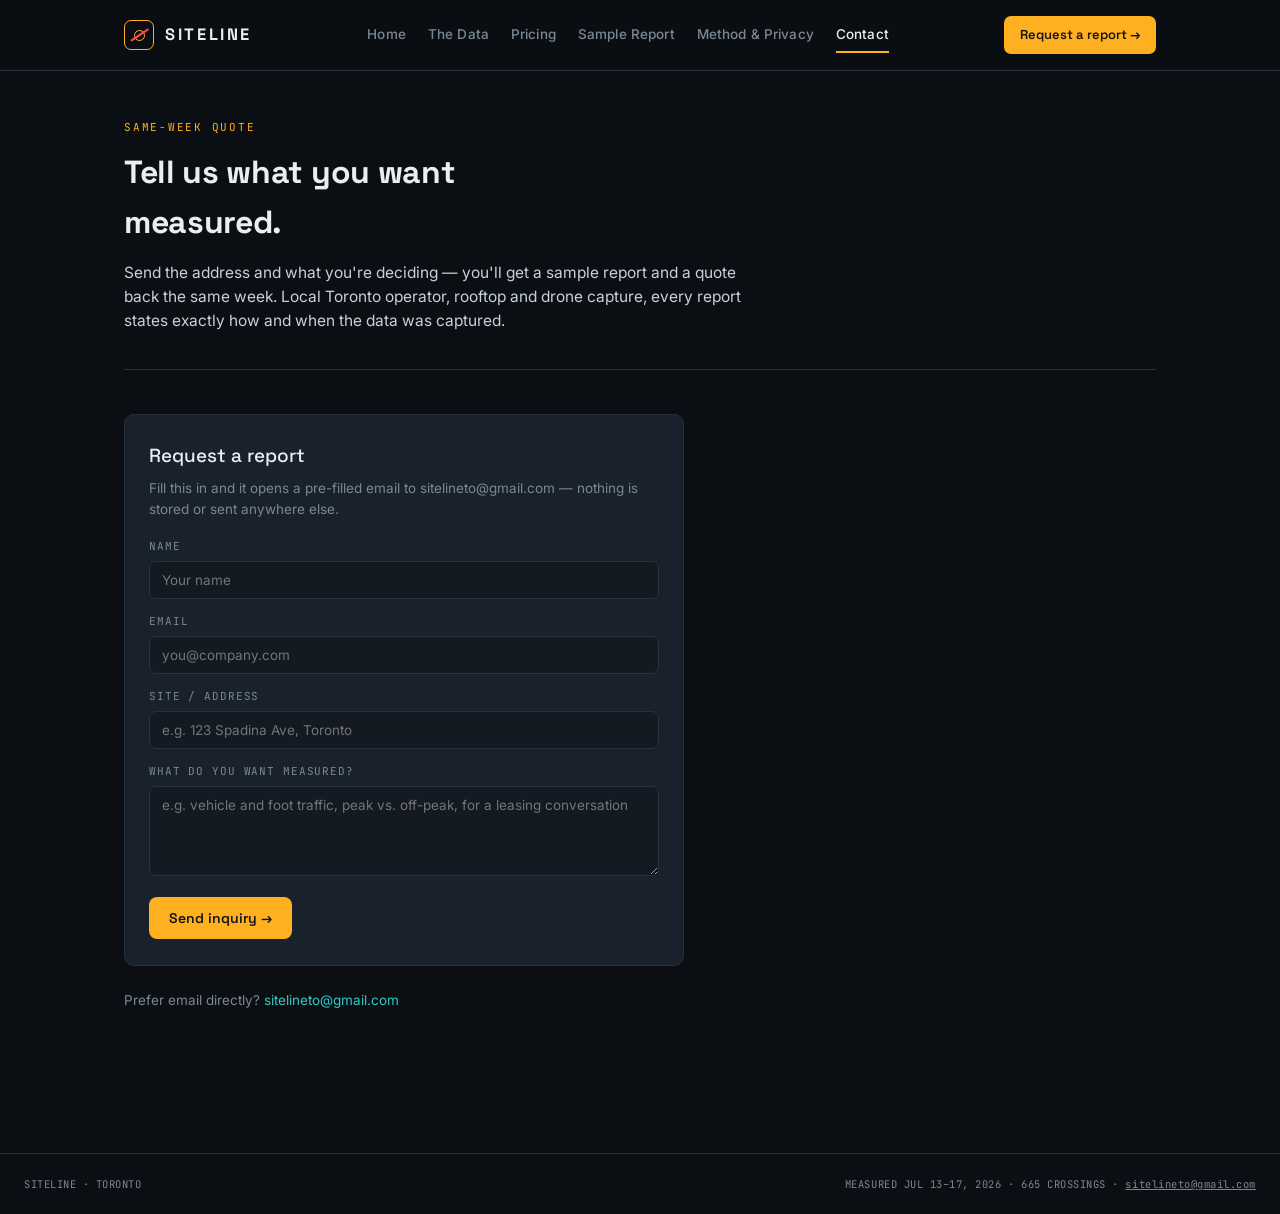
==== contact.html @ 2ff162d2 "Rebuild as multi-page site with nav" ====
<!doctype html>
<html lang="en">
<head>
<meta charset="utf-8">
<meta name="viewport" content="width=device-width, initial-scale=1">
<title>Contact — SITELINE</title>
<meta name="description" content="Tell SITELINE what you want measured. Get a sample report and a quote back the same week.">
<link rel="preconnect" href="https://fonts.googleapis.com">
<link rel="preconnect" href="https://fonts.gstatic.com" crossorigin>
<link href="https://fonts.googleapis.com/css2?family=Space+Grotesk:wght@500;700&family=Inter:wght@400;500&family=JetBrains+Mono:wght@400;700&display=swap" rel="stylesheet">
<link rel="stylesheet" href="assets/site.css">
</head>
<body>

<nav class="topnav">
  <div class="topnav-inner">
    <a class="topbrand" href="index.html"><div class="mark" aria-hidden="true"></div><span>SITELINE</span></a>
    <div class="toplinks">
      <a href="index.html">Home</a>
      <a href="data.html">The Data</a>
      <a href="pricing.html">Pricing</a>
      <a href="sample-report.html">Sample Report</a>
      <a href="method.html">Method &amp; Privacy</a>
      <a href="contact.html" class="active">Contact</a>
    </div>
    <a class="topcta" href="mailto:sitelineto@gmail.com?subject=SITELINE%20traffic%20profile%20request">Request a report →</a>
  </div>
</nav>

<div class="wrap">

  <div class="pagehero">
    <div class="kicker">Same-week quote</div>
    <h1>Tell us what you want measured.</h1>
    <p>Send the address and what you're deciding — you'll get a sample report and a quote back
      the same week. Local Toronto operator, rooftop and drone capture, every report states
      exactly how and when the data was captured.</p>
  </div>

  <div class="contactcard" style="max-width:560px">
    <h3>Request a report</h3>
    <p>Fill this in and it opens a pre-filled email to sitelineto@gmail.com — nothing is stored
      or sent anywhere else.</p>

    <form id="quoteForm">
      <div class="field">
        <label for="fname">Name</label>
        <input id="fname" type="text" placeholder="Your name" required>
      </div>
      <div class="field">
        <label for="femail">Email</label>
        <input id="femail" type="email" placeholder="you@company.com" required>
      </div>
      <div class="field">
        <label for="faddr">Site / address</label>
        <input id="faddr" type="text" placeholder="e.g. 123 Spadina Ave, Toronto">
      </div>
      <div class="field">
        <label for="fwhat">What do you want measured?</label>
        <textarea id="fwhat" placeholder="e.g. vehicle and foot traffic, peak vs. off-peak, for a leasing conversation"></textarea>
      </div>
      <button type="submit" class="btn-amber" style="border:none;cursor:pointer;font-size:14px">Send inquiry →</button>
    </form>
  </div>

  <p class="sub" style="max-width:560px">Prefer email directly? <a href="mailto:sitelineto@gmail.com" style="color:var(--teal);text-decoration:none">sitelineto@gmail.com</a></p>

</div>

<footer class="sitefoot">
  <span>SITELINE · TORONTO</span>
  <span>MEASURED JUL 13–17, 2026 · 665 CROSSINGS · <a href="mailto:sitelineto@gmail.com">sitelineto@gmail.com</a></span>
</footer>

<script>
document.getElementById('quoteForm').addEventListener('submit', function(e){
  e.preventDefault();
  var name = document.getElementById('fname').value;
  var email = document.getElementById('femail').value;
  var addr = document.getElementById('faddr').value;
  var what = document.getElementById('fwhat').value;
  var body = 'Name: ' + name + '\nEmail: ' + email + '\nSite/address: ' + addr + '\nWhat to measure: ' + what;
  var mailto = 'mailto:sitelineto@gmail.com?subject=' + encodeURIComponent('SITELINE report request — ' + (addr || name)) +
    '&body=' + encodeURIComponent(body);
  window.location.href = mailto;
});
</script>
</body>
</html>
---- assets/site.css ----
/* ===========================================================
   SITELINE — shared stylesheet for the multi-page site
   One file, linked from every page, so edits happen once.
   =========================================================== */
:root{
  --void:#0B0F14;
  --panel:#131A22;
  --panel2:#19222C;
  --rule:#26333F;
  --ink:#E8EEF2;
  --dim:#7A8894;
  --amber:#FFB020;   /* vehicles */
  --teal:#35C8C4;    /* people */
  --linered:#FF4D4D; /* the counting line */
}
*{box-sizing:border-box}
html{scroll-behavior:smooth}
body{
  margin:0;background:var(--void);color:var(--ink);
  font-family:'Inter',system-ui,sans-serif;line-height:1.55;
  -webkit-font-smoothing:antialiased;
}
body.locked{overflow:hidden}
.wrap{max-width:1080px;margin:0 auto;padding:0 24px 88px}
.mono{font-family:'JetBrains Mono',monospace}
h1,h2,h3{font-family:'Space Grotesk',sans-serif;margin:0}
a{color:inherit}
:focus-visible{outline:2px solid var(--teal);outline-offset:2px}

/* ---------- top nav (shared across every page) ---------- */
.topnav{border-bottom:1px solid var(--rule);position:sticky;top:0;z-index:40;
  background:rgba(11,15,20,.92);backdrop-filter:blur(8px)}
.topnav-inner{max-width:1080px;margin:0 auto;padding:16px 24px;
  display:flex;align-items:center;justify-content:space-between;gap:20px;flex-wrap:wrap}
.topbrand{display:flex;align-items:center;gap:11px;text-decoration:none;color:var(--ink)}
.mark{width:30px;height:30px;flex:none;border:1.5px solid var(--amber);border-radius:7px;
  display:grid;place-items:center;position:relative;overflow:hidden}
.mark:before{content:"";width:9px;height:9px;border:1.5px solid var(--amber);border-radius:50%}
.mark:after{content:"";position:absolute;width:21px;height:1.5px;background:var(--linered);
  transform:rotate(-34deg)}
.topbrand span{font-family:'Space Grotesk',sans-serif;font-size:16.5px;font-weight:700;
  letter-spacing:.16em}
.toplinks{display:flex;align-items:center;gap:22px;flex-wrap:wrap}
.toplinks a{text-decoration:none;color:var(--dim);font-size:13.5px;font-weight:500;
  letter-spacing:.01em;padding:6px 0;border-bottom:2px solid transparent;transition:color .15s,border-color .15s}
.toplinks a:hover{color:var(--ink)}
.toplinks a.active{color:var(--ink);border-bottom-color:var(--amber)}
.topcta{background:var(--amber);color:#141414;text-decoration:none;font-weight:600;
  font-size:13px;padding:9px 16px;border-radius:7px;white-space:nowrap;flex:none;
  font-family:'Space Grotesk',sans-serif;transition:filter .15s}
.topcta:hover{filter:brightness(1.07)}
@media (max-width:800px){
  .toplinks{order:3;width:100%;gap:16px;padding-top:4px;justify-content:flex-start}
}

/* ---------- shared footer ---------- */
.sitefoot{margin-top:34px;padding:22px 24px;border-top:1px solid var(--rule);
  display:flex;justify-content:space-between;gap:16px;flex-wrap:wrap;
  font-family:'JetBrains Mono',monospace;font-size:10.5px;color:var(--dim);letter-spacing:.05em}
.sitefoot a{color:var(--dim);text-decoration:underline}

/* ---------- page hero (sub-pages: Pricing, Sample Report, Method, Contact) ---------- */
.pagehero{padding:48px 0 20px;border-bottom:1px solid var(--rule);margin-bottom:44px}
.pagehero .kicker{font-family:'JetBrains Mono',monospace;font-size:11px;letter-spacing:.16em;
  text-transform:uppercase;color:var(--amber);margin-bottom:12px}
.pagehero h1{font-size:32px;font-weight:700;letter-spacing:-.01em;max-width:20ch}
.pagehero p{font-size:15.5px;color:#C6D2DB;max-width:62ch;margin-top:14px}

/* ---------- home hero ---------- */
.hero{padding:56px 0 8px}
.hero h1{font-size:38px;line-height:1.2;font-weight:700;max-width:16ch;letter-spacing:-.01em}
.hero .lede{margin:20px 0 28px;font-size:16.5px;max-width:60ch;color:#C6D2DB}
.hero .lede strong{color:var(--ink);font-weight:500}
.herobtns{display:flex;gap:12px;flex-wrap:wrap;margin-bottom:8px}
.btn-amber{background:var(--amber);color:#141414;text-decoration:none;font-weight:600;
  font-size:14px;padding:12px 20px;border-radius:8px;font-family:'Space Grotesk',sans-serif}
.btn-ghost{background:transparent;color:var(--ink);text-decoration:none;font-weight:500;
  font-size:14px;padding:12px 20px;border-radius:8px;border:1px solid var(--rule);
  font-family:'Space Grotesk',sans-serif}

/* ---------- totals ---------- */
.totals{display:grid;grid-template-columns:repeat(4,1fr);gap:1px;background:var(--rule);
  border:1px solid var(--rule);border-radius:10px;overflow:hidden;margin:32px 0 56px}
.tot{background:var(--panel);padding:15px 16px}
.tot .n{font-family:'JetBrains Mono',monospace;font-size:25px;font-weight:700;line-height:1}
.tot .n u{text-decoration:none;font-size:13px;color:var(--dim);font-weight:400}
.tot .l{color:var(--dim);font-size:10px;letter-spacing:.15em;text-transform:uppercase;
  font-family:'JetBrains Mono',monospace;margin-top:8px}

/* ---------- section head ---------- */
.shead{display:flex;align-items:baseline;gap:12px;margin:0 0 6px;flex-wrap:wrap}
.shead h2{font-size:15px;letter-spacing:.11em;text-transform:uppercase;font-weight:500}
.shead .hint{color:var(--dim);font-size:12.5px}
.sub{color:var(--dim);font-size:13.5px;margin:0 0 20px;max-width:64ch}

/* ---------- three-up feature/use-case grid (reused on several pages) ---------- */
.grid3{display:grid;grid-template-columns:repeat(3,1fr);gap:14px;margin-bottom:20px}
.card3{background:var(--panel);border:1px solid var(--rule);border-radius:10px;padding:18px 20px}
.card3 .k{font-family:'JetBrains Mono',monospace;font-size:10px;letter-spacing:.15em;
  text-transform:uppercase;color:var(--amber);margin-bottom:9px}
.card3 .k.teal{color:var(--teal)}
.card3 p{font-size:13.5px;color:#C6D2DB;line-height:1.65;margin:0}
@media (max-width:760px){.grid3{grid-template-columns:1fr}}

/* ---------- profile comparison ---------- */
.profile{background:var(--panel);border:1px solid var(--rule);border-radius:10px;
  padding:20px 18px;margin-bottom:44px}
.key{display:flex;gap:18px;justify-content:flex-end;margin-bottom:16px;
  font-family:'JetBrains Mono',monospace;font-size:10.5px;letter-spacing:.1em;color:var(--dim)}
.key i{display:inline-block;width:9px;height:9px;border-radius:2px;margin-right:6px}
.prow{margin-bottom:15px}
.prow:last-child{margin-bottom:0}
.pname{font-size:13px;margin-bottom:6px;display:flex;justify-content:space-between;gap:10px}
.pname span:last-child{color:var(--dim);font-family:'JetBrains Mono',monospace;font-size:10.5px}
.bars{display:grid;gap:3px}
.bar{height:9px;border-radius:2px;position:relative;background:#1E2833}
.bar i{position:absolute;inset:0 auto 0 0;border-radius:2px;display:block}
.bar b{position:absolute;left:calc(var(--w) + 8px);top:-4px;font-family:'JetBrains Mono',monospace;
  font-size:10px;font-weight:400;color:var(--dim);white-space:nowrap}

/* ---------- site cards ---------- */
.site{background:var(--panel);border:1px solid var(--rule);border-radius:10px;
  padding:18px;margin-bottom:14px;display:grid;grid-template-columns:190px 1fr;gap:20px}
.schem{align-self:start}
.schem svg{width:100%;height:auto;display:block;border-radius:6px;background:#0E141A;
  border:1px solid var(--rule)}
.schem .cap{font-family:'JetBrains Mono',monospace;font-size:9.5px;color:var(--dim);
  margin-top:7px;line-height:1.6;letter-spacing:.02em}
.sitehead{display:flex;justify-content:space-between;align-items:baseline;gap:12px;
  flex-wrap:wrap;margin-bottom:14px;padding-bottom:12px;border-bottom:1px solid var(--rule)}
.sitehead h3{font-size:16.5px;font-weight:500}
.when{font-family:'JetBrains Mono',monospace;font-size:11px;color:var(--dim);letter-spacing:.05em}
.metrics{display:grid;grid-template-columns:1fr 1fr;gap:16px}
.m .head{font-family:'JetBrains Mono',monospace;font-size:10px;letter-spacing:.14em;
  text-transform:uppercase;margin-bottom:9px}
.m.v .head{color:var(--amber)} .m.p .head{color:var(--teal)}
.raw{font-family:'JetBrains Mono',monospace;font-weight:700;font-size:23px;line-height:1.15}
.raw small{font-size:12px;font-weight:400;color:var(--dim);display:block;margin-top:3px;
  letter-spacing:.02em}
.est{margin-top:10px;font-family:'JetBrains Mono',monospace;font-size:12px;color:#AFBCC7}
.est em{font-style:normal;color:var(--dim);font-size:10.5px;display:block;margin-top:2px}
.conf{margin-top:11px;display:flex;align-items:center;gap:8px;
  font-family:'JetBrains Mono',monospace;font-size:10px;color:var(--dim)}
.meter{flex:1;max-width:74px;height:4px;background:#1E2833;border-radius:2px;overflow:hidden}
.meter i{display:block;height:100%;border-radius:2px}
.m.v .meter i{background:var(--amber)} .m.p .meter i{background:var(--teal)}
.classes{font-family:'JetBrains Mono',monospace;font-size:10.5px;color:var(--dim);
  margin-top:9px;line-height:1.7}

/* ---------- the proof button ---------- */
.proof{margin-top:12px;display:inline-flex;align-items:center;gap:8px;cursor:pointer;
  background:transparent;border:1px solid var(--rule);border-radius:6px;
  padding:7px 11px 7px 8px;color:var(--dim);
  font-family:'JetBrains Mono',monospace;font-size:10px;letter-spacing:.13em;
  transition:border-color .15s, color .15s, background .15s}
.proof svg{width:13px;height:13px;flex:none;transition:transform .15s}
.m.v .proof:hover{border-color:var(--amber);color:var(--amber);background:rgba(255,176,32,.07)}
.m.p .proof:hover{border-color:var(--teal);color:var(--teal);background:rgba(53,200,196,.07)}
.proof:hover svg{transform:scale(1.15)}

.note{grid-column:1/-1;border-top:1px solid var(--rule);margin-top:4px;padding-top:12px;
  font-size:12.5px;color:#9FB0BC}
.note b{color:var(--ink);font-weight:500}

/* ---------- method / limits / privacy ---------- */
.method{background:var(--panel2);border:1px solid var(--rule);border-radius:10px;
  padding:22px 20px;margin-top:40px}
.method h2{font-size:14px;letter-spacing:.11em;text-transform:uppercase;margin-bottom:14px;
  font-weight:500}
.method ul{margin:0;padding-left:18px;font-size:13.5px;color:#B8C5D0}
.method li{margin-bottom:9px}
.method li:last-child{margin-bottom:0}
.method b{color:var(--ink);font-weight:500}
.limits{border-left:2px solid var(--linered);padding-left:14px;margin-top:18px}
.limits h3{font-size:11px;letter-spacing:.14em;text-transform:uppercase;color:var(--linered);
  margin-bottom:9px;font-weight:500;font-family:'JetBrains Mono',monospace}

/* ---------- pricing ---------- */
.pricegrid{display:grid;grid-template-columns:repeat(3,1fr);gap:14px;margin-bottom:20px}
.pricecard{background:var(--panel);border:1px solid var(--rule);border-radius:12px;
  padding:22px 20px;position:relative}
.pricecard.hi{border-color:var(--teal)}
.pricecard .badge{position:absolute;top:-10px;right:16px;background:var(--teal);color:#06201F;
  font-family:'JetBrains Mono',monospace;font-size:9px;letter-spacing:.12em;padding:3px 9px;
  border-radius:4px;font-weight:700}
.pricecard .k{font-family:'JetBrains Mono',monospace;font-size:10.5px;letter-spacing:.15em;
  text-transform:uppercase;color:var(--amber)}
.pricecard.hi .k{color:var(--teal)}
.pricecard .price{font-family:'JetBrains Mono',monospace;font-weight:700;font-size:26px;
  margin:10px 0 3px}
.pricecard .scope{color:var(--dim);font-size:12.5px;margin-bottom:14px}
.pricecard .desc{font-size:13.5px;color:#C6D2DB;line-height:1.7}
@media (max-width:800px){.pricegrid{grid-template-columns:1fr}}

/* ---------- contact ---------- */
.contactcard{background:var(--panel2);border:1px solid var(--rule);border-radius:10px;
  padding:26px 24px;margin-bottom:24px}
.contactcard h3{font-size:19px;font-weight:500;margin-bottom:8px}
.contactcard p{color:var(--dim);font-size:13.5px;margin:0 0 18px}
.field{margin-bottom:14px}
.field label{display:block;font-family:'JetBrains Mono',monospace;font-size:11px;
  letter-spacing:.08em;text-transform:uppercase;color:var(--dim);margin-bottom:6px}
.field input,.field textarea{width:100%;background:var(--panel);border:1px solid var(--rule);
  border-radius:7px;padding:10px 12px;color:var(--ink);font-family:'Inter',sans-serif;
  font-size:13.5px}
.field textarea{resize:vertical;min-height:90px}

/* ---------- lightbox (footage proof) ---------- */
.lb{position:fixed;inset:0;z-index:50;display:none;
  background:rgba(5,8,11,.9);backdrop-filter:blur(6px);
  padding:24px;overflow-y:auto}
.lb.on{display:flex;align-items:center;justify-content:center}
.lbbox{width:100%;max-width:880px;background:var(--panel);border:1px solid var(--rule);
  border-radius:12px;overflow:hidden;animation:pop .18s ease-out}
@keyframes pop{from{opacity:0;transform:translateY(8px) scale(.99)}to{opacity:1;transform:none}}
.lbtop{display:flex;justify-content:space-between;align-items:center;gap:14px;
  padding:13px 15px;border-bottom:1px solid var(--rule)}
.lbtitle{font-family:'Space Grotesk',sans-serif;font-size:14.5px;font-weight:500}
.lbtitle span{display:block;font-family:'JetBrains Mono',monospace;font-size:10px;
  color:var(--dim);letter-spacing:.11em;margin-top:3px;text-transform:uppercase}
.lbx{background:transparent;border:1px solid var(--rule);border-radius:6px;
  color:var(--dim);cursor:pointer;width:30px;height:30px;flex:none;font-size:15px;line-height:1;
  transition:border-color .15s,color .15s}
.lbx:hover{border-color:var(--linered);color:var(--linered)}
.lb video{display:block;width:100%;background:#000;max-height:66vh}
.lbfoot{padding:12px 15px;display:flex;justify-content:space-between;align-items:center;
  gap:14px;flex-wrap:wrap;
  font-family:'JetBrains Mono',monospace;font-size:10.5px;color:var(--dim);letter-spacing:.05em}
.lbfoot b{color:var(--ink);font-weight:700}
.lberr{padding:34px 18px;text-align:center;color:var(--dim);font-size:13px;display:none}
.lberr code{color:var(--ink);font-family:'JetBrains Mono',monospace;font-size:11.5px}

@media (max-width:760px){
  .totals{grid-template-columns:1fr 1fr}
  .site{grid-template-columns:1fr}
  .schem{max-width:220px}
  .metrics{grid-template-columns:1fr;gap:20px}
  .lb{padding:12px}
  .hero h1{font-size:28px}
}
@media (prefers-reduced-motion:reduce){
  .lbbox{animation:none}
  .proof,.proof svg{transition:none}
}
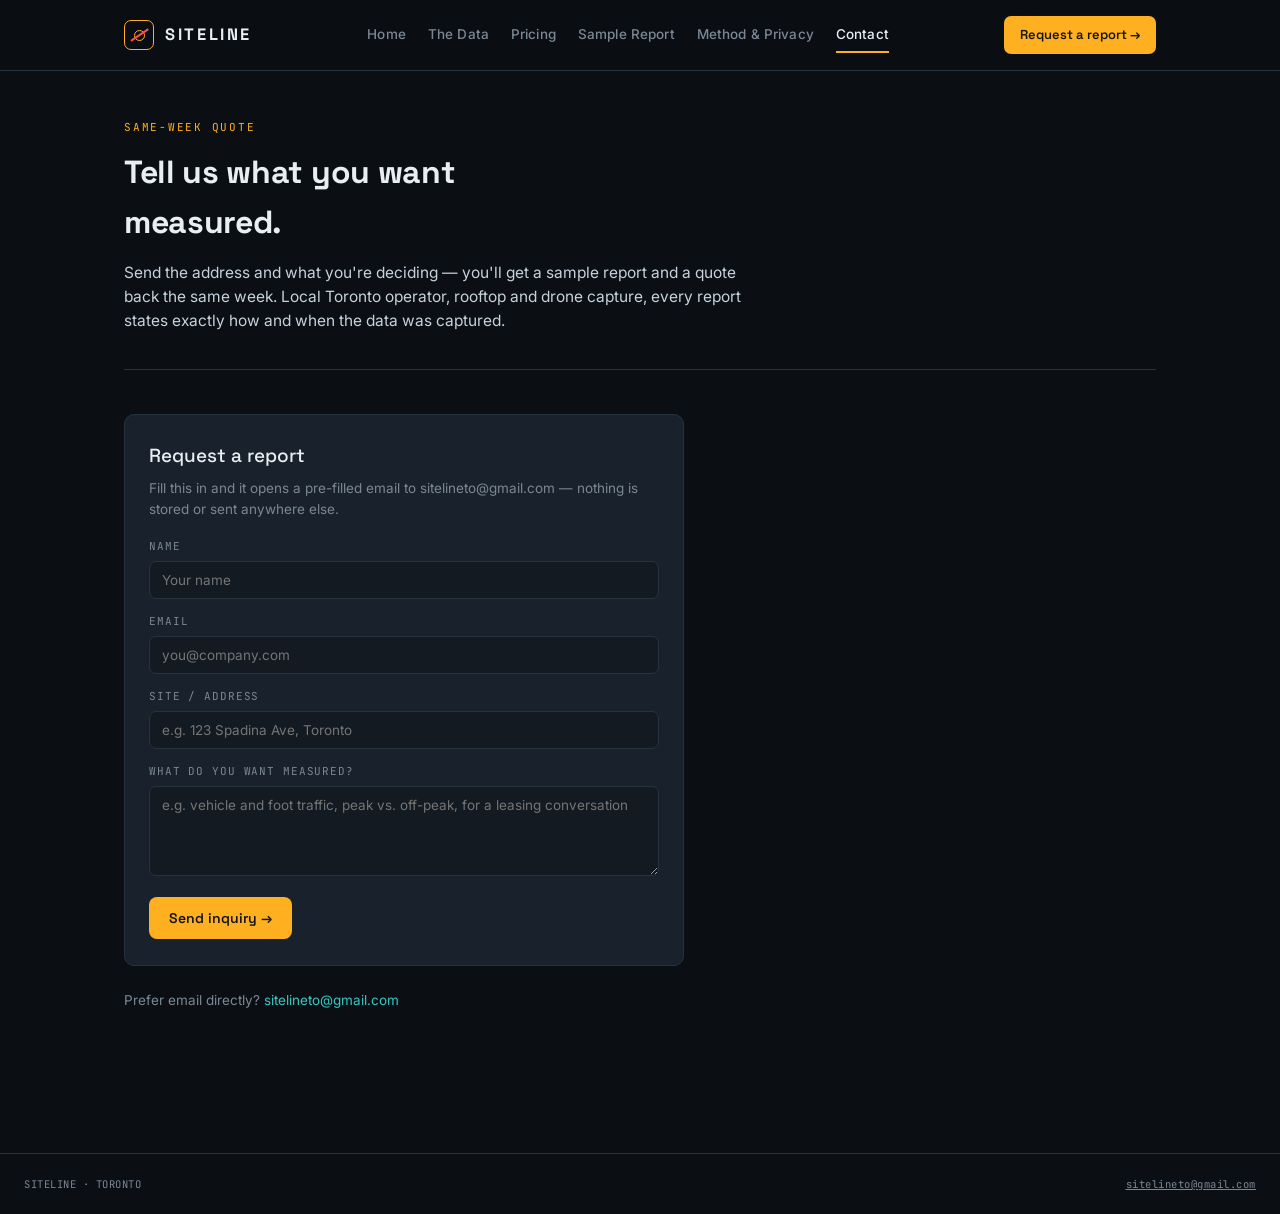
==== commit 9cd91a4b: "Replace orthomosaic claim with asset inventory; align site with outreach" ====
--- a/contact.html
+++ b/contact.html
@@ -69,7 +69,7 @@
 
 <footer class="sitefoot">
   <span>SITELINE · TORONTO</span>
-  <span>MEASURED JUL 13–17, 2026 · 665 CROSSINGS · <a href="mailto:sitelineto@gmail.com">sitelineto@gmail.com</a></span>
+  <span><a href="mailto:sitelineto@gmail.com">sitelineto@gmail.com</a></span>
 </footer>
 
 <script>
--- a/assets/site.css
+++ b/assets/site.css
@@ -112,20 +112,41 @@
 .prow:last-child{margin-bottom:0}
 .pname{font-size:13px;margin-bottom:6px;display:flex;justify-content:space-between;gap:10px}
 .pname span:last-child{color:var(--dim);font-family:'JetBrains Mono',monospace;font-size:10.5px}
-.bars{display:grid;gap:3px}
+.bars{display:grid;gap:3px;padding-right:72px;position:relative}
 .bar{height:9px;border-radius:2px;position:relative;background:#1E2833}
 .bar i{position:absolute;inset:0 auto 0 0;border-radius:2px;display:block}
 .bar b{position:absolute;left:calc(var(--w) + 8px);top:-4px;font-family:'JetBrains Mono',monospace;
   font-size:10px;font-weight:400;color:var(--dim);white-space:nowrap}
+@media (max-width:480px){.bars{padding-right:56px}}
 
 /* ---------- site cards ---------- */
 .site{background:var(--panel);border:1px solid var(--rule);border-radius:10px;
-  padding:18px;margin-bottom:14px;display:grid;grid-template-columns:190px 1fr;gap:20px}
+  padding:18px;margin-bottom:14px;display:grid;grid-template-columns:200px 1fr;gap:20px}
 .schem{align-self:start}
 .schem svg{width:100%;height:auto;display:block;border-radius:6px;background:#0E141A;
   border:1px solid var(--rule)}
 .schem .cap{font-family:'JetBrains Mono',monospace;font-size:9.5px;color:var(--dim);
   margin-top:7px;line-height:1.6;letter-spacing:.02em}
+
+/* ---------- footage thumbnails (replace the schematic line diagrams) ---------- */
+.thumbstack{display:flex;flex-direction:column;gap:10px}
+.thumb{position:relative;display:block;width:100%;padding:0;margin:0;cursor:pointer;
+  border-radius:8px;overflow:hidden;background:#05080B;text-align:left;
+  border:1px solid var(--rule);transition:border-color .15s}
+.thumb video{width:100%;aspect-ratio:16/10;object-fit:cover;display:block;pointer-events:none;
+  background:#05080B}
+.thumb .tlabel{position:absolute;top:8px;left:8px;font-family:'JetBrains Mono',monospace;
+  font-size:9px;letter-spacing:.12em;font-weight:700;padding:3px 7px;border-radius:4px;
+  color:#0B0F14;text-transform:uppercase}
+.thumb.v .tlabel{background:var(--amber)} .thumb.p .tlabel{background:var(--teal)}
+.thumb.v:hover{border-color:var(--amber)} .thumb.p:hover{border-color:var(--teal)}
+.thumb .tplay{position:absolute;inset:0;display:grid;place-items:center;
+  background:rgba(5,8,11,.25);opacity:0;transition:opacity .15s}
+.thumb .tplay svg{width:30px;height:30px;color:#fff;filter:drop-shadow(0 1px 4px rgba(0,0,0,.5))}
+.thumb:hover .tplay{opacity:1;background:rgba(5,8,11,.4)}
+.thumb .tstat{position:absolute;bottom:0;left:0;right:0;padding:6px 8px;
+  background:linear-gradient(0deg,rgba(5,8,11,.85),transparent);
+  font-family:'JetBrains Mono',monospace;font-size:9.5px;color:#DCE4EA;letter-spacing:.02em}
 .sitehead{display:flex;justify-content:space-between;align-items:baseline;gap:12px;
   flex-wrap:wrap;margin-bottom:14px;padding-bottom:12px;border-bottom:1px solid var(--rule)}
 .sitehead h3{font-size:16.5px;font-weight:500}
